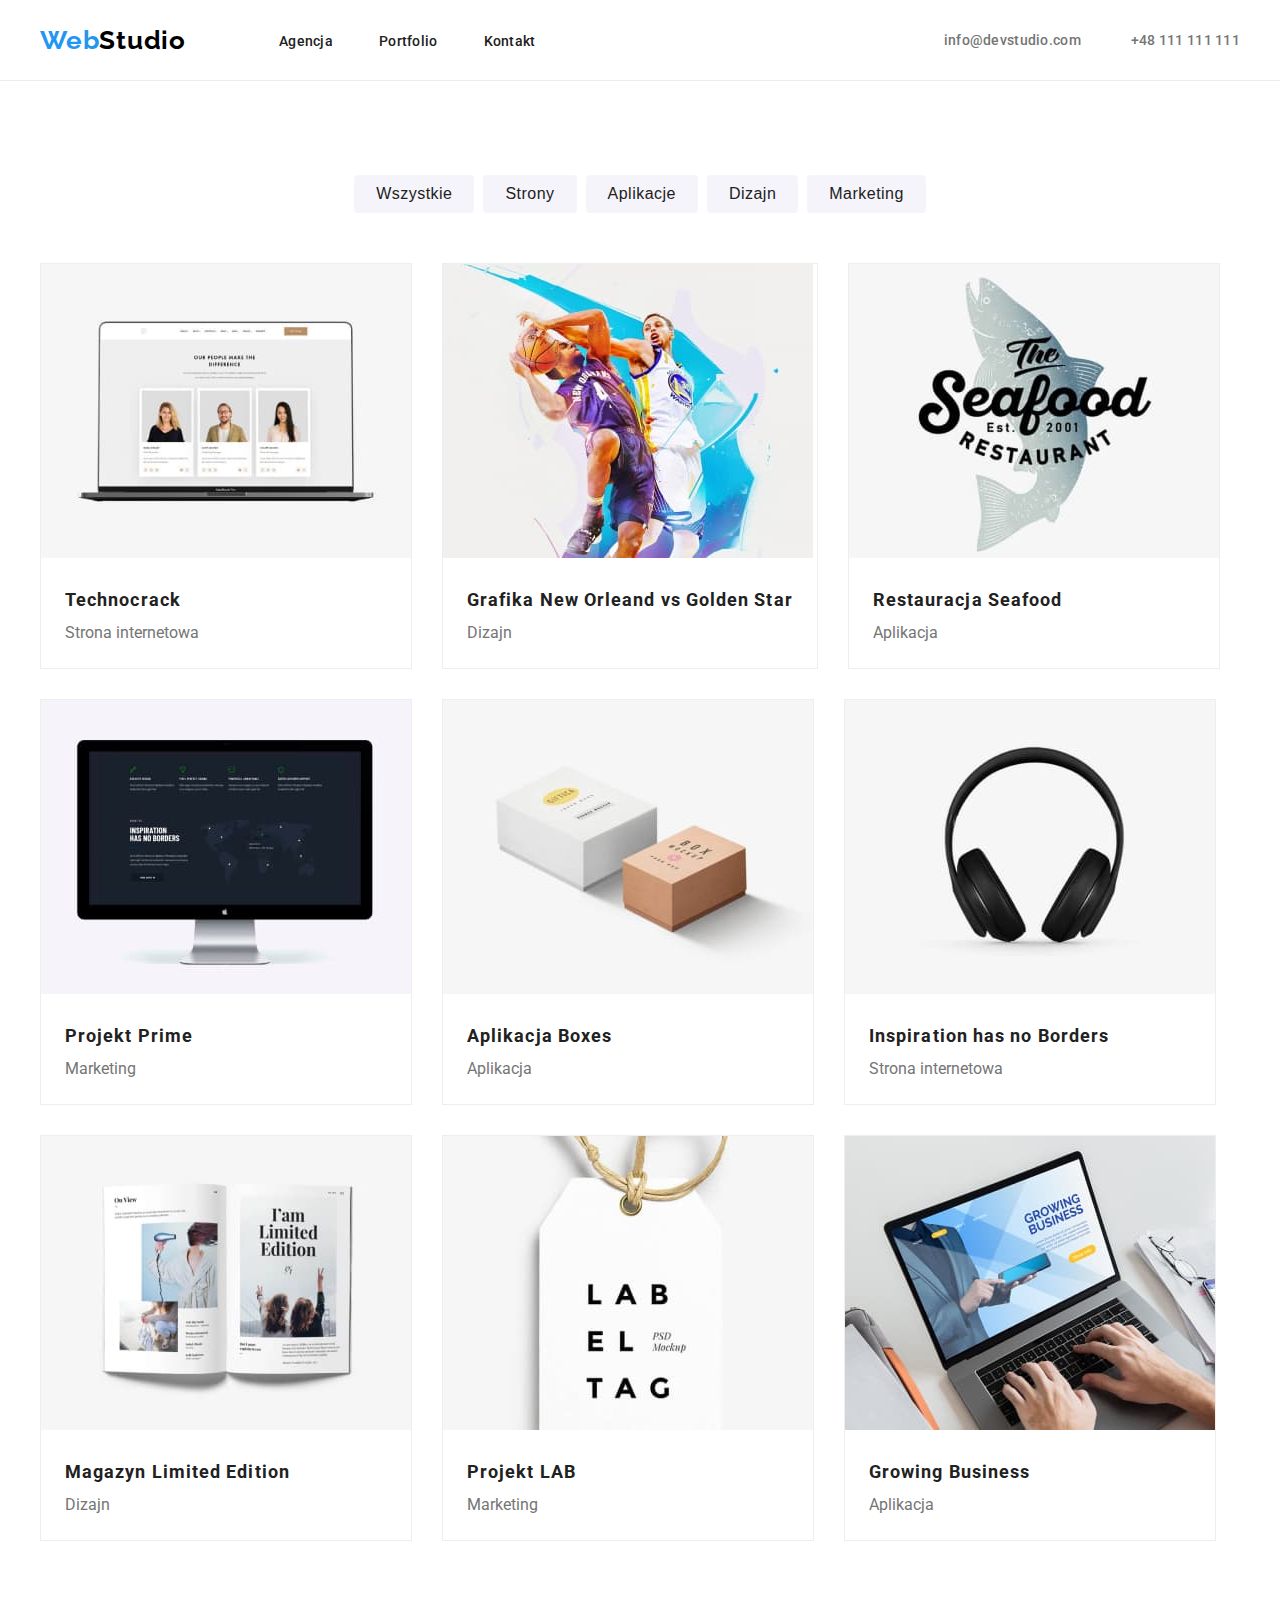
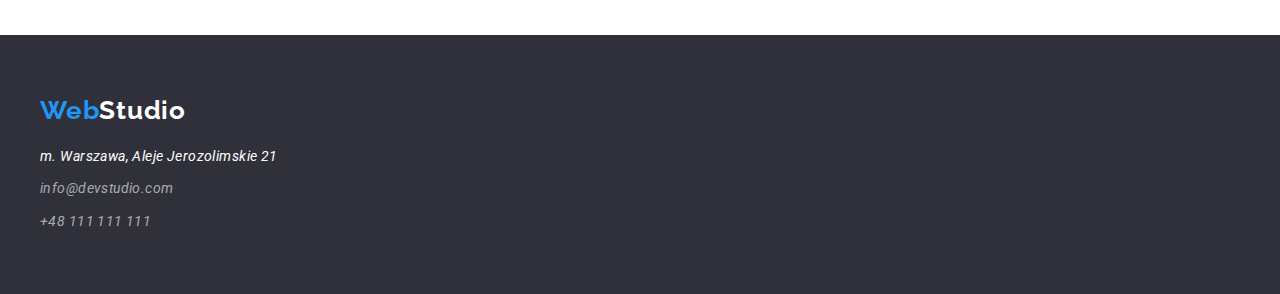
==== portfolio.html @ 27cd3fc6 "clone repository hw-03" ====
<!DOCTYPE html>
<html lang="pl">
  <head>
    <meta charset="UTF-8" />
    <link rel="preconnect" href="https://fonts.googleapis.com" />
    <link rel="preconnect" href="https://fonts.gstatic.com" crossorigin />
    <link
      href="https://fonts.googleapis.com/css2?family=Raleway:wght@700&family=Roboto:wght@400;500;700;900&display=swap"
      rel="stylesheet"
    />
    <link
      rel="stylesheet"
      href="https://cdnjs.cloudflare.com/ajax/libs/modern-normalize/1.1.0/modern-normalize.min.css"
      integrity="sha512-wpPYUAdjBVSE4KJnH1VR1HeZfpl1ub8YT/NKx4PuQ5NmX2tKuGu6U/JRp5y+Y8XG2tV+wKQpNHVUX03MfMFn9Q=="
      crossorigin="anonymous"
      referrerpolicy="no-referrer"
    />
    <link href="css/style.css" rel="stylesheet" />
    <title>Portfolio</title>
  </head>

  <body class="page-content">
    <!-- HEADER -->
    <header>
      <div class="header">
        <div class="container header-flex">
          <!-- HEADER LOGO AND NAV -->
          <div class="header-flex-nav">
            <a href="index.html" class="logo"
              >Web<span class="logo-header">Studio</span></a
            >
            <nav>
              <div class="header-flex-links">
                <ul class="header-flex-links-list">
                  <li><a class="link" href="#">Agencja</a></li>
                  <li><a class="link" href="portfolio.html">Portfolio</a></li>
                  <li><a class="link" href="#">Kontakt</a></li>
                </ul>
              </div>
            </nav>
          </div>
          <!-- HEADER CONTACTS -->
          <div class="header-flex-contact">
            <a class="contact" href="mailto:info@devstudio.com"
              >info@devstudio.com</a
            >
            <a class="contact" href="tel:+48111111111">+48 111 111 111</a>
          </div>
        </div>
      </div>
    </header>

    <main>
      <!-- FILTER -->
      <div class="portfolio-content container">
        <section>
          <div class="filter-nav">
            <ul class="filter-nav-list">
              <li>
                <button class="filter-button" type="button">Wszystkie</button>
              </li>
              <li>
                <button class="filter-button" type="button">Strony</button>
              </li>
              <li>
                <button class="filter-button" type="button">Aplikacje</button>
              </li>
              <li>
                <button class="filter-button" type="button">Dizajn</button>
              </li>
              <li>
                <button class="filter-button" type="button">Marketing</button>
              </li>
            </ul>
          </div>

          <ul class="article-list">
            <li>
              <figure>
                <img
                  src="images/portfolio/img1.jpg"
                  alt="website model on laptop"
                  width="370"
                  height="294"
                />
                <figcaption>
                  <h3>Technocrack</h3>
                  <p>Strona internetowa</p>
                </figcaption>
              </figure>
            </li>
            <li>
              <figure>
                <img
                  src="images/portfolio/img2.jpg"
                  alt="two basketball players with ball"
                  width="370"
                  height="294"
                />
                <figcaption>
                  <h3>Grafika New Orleand vs Golden Star</h3>
                  <p>Dizajn</p>
                </figcaption>
              </figure>
            </li>
            <li>
              <figure>
                <img
                  src="images/portfolio/img3.jpg"
                  alt="logo Seafood restaurant with fish in it"
                  width="370"
                  height="294"
                />
                <figcaption>
                  <h3>Restauracja Seafood</h3>
                  <p>Aplikacja</p>
                </figcaption>
              </figure>
            </li>
            <li>
              <figure>
                <img
                  src="images/portfolio/img4.jpg"
                  alt="headphones"
                  width="370"
                  height="294"
                />
                <figcaption>
                  <h3>Projekt Prime</h3>
                  <p>Marketing</p>
                </figcaption>
              </figure>
            </li>
            <li>
              <figure>
                <img
                  src="images/portfolio/img5.jpg"
                  alt="white box and grey box"
                  width="370"
                  height="294"
                />
                <figcaption>
                  <h3>Aplikacja Boxes</h3>
                  <p>Aplikacja</p>
                </figcaption>
              </figure>
            </li>
            <li>
              <figure>
                <img
                  src="images/portfolio/img6.jpg"
                  alt="website model on iMac"
                  width="370"
                  height="294"
                />
                <figcaption>
                  <h3>Inspiration has no Borders</h3>
                  <p>Strona internetowa</p>
                </figcaption>
              </figure>
            </li>
            <li>
              <figure>
                <img
                  src="images/portfolio/img7.jpg"
                  alt="newspaper Limited Edition"
                  width="370"
                  height="294"
                />
                <figcaption>
                  <h3>Magazyn Limited Edition</h3>
                  <p>Dizajn</p>
                </figcaption>
              </figure>
            </li>
            <li>
              <figure>
                <img
                  src="images/portfolio/img8.jpg"
                  alt="tag of the project LAB"
                  width="370"
                  height="294"
                />
                <figcaption>
                  <h3>Projekt LAB</h3>
                  <p>Marketing</p>
                </figcaption>
              </figure>
            </li>
            <li>
              <figure>
                <img
                  src="images/portfolio/img9.jpg"
                  alt="website of aplication Growing Website on laptop"
                  width="370"
                  height="294"
                />
                <figcaption>
                  <h3>Growing Business</h3>
                  <p>Aplikacja</p>
                </figcaption>
              </figure>
            </li>
          </ul>
        </section>
      </div>
    </main>
    <!-- FOOTER -->
    <footer class="footer">
      <div class="footer-content container">
        <a href="index.html" class="footer-logo logo"
          >Web<span class="logo-footer">Studio</span></a
        >
        <address class="footer-adress">
          <a
            class="footer-adress-map"
            href="https://goo.gl/maps/CrqtKwabvaqcX1vF6"
            >m. Warszawa, Aleje Jerozolimskie 21</a
          >
          <a class="footer-adress-contact" href="mailto:info@devstudio.com"
            >info@devstudio.com</a
          >
          <a class="footer-adress-contact" href="tel:+48111111111"
            >+48 111 111 111</a
          >
        </address>
      </div>
    </footer>
  </body>
</html>
---- css/style.css ----
:root {
    --color-text: #757575;
    --color-logo: #2196F3;
    --color-background: #2F303A; 
    --color-grey21: #212121;
    --color-logohead: #000000;
    --color-whiteF5: #F5F4FA;
    --color-white: #FFFFFF;
    --color-footcontct: rgba(255%,255%,255%,60%);


}
* {
    margin: 0;
    padding: 0;
}
ul {
    list-style-type: none;
}
.container {
    width: 1200px;
    margin: 0 auto;
    padding-left: 15px;
    padding-right: 15px;

}
.section {
    padding-top: 94px;
    padding-bottom: 94px;
}
.page-content {
    font-family: 'Roboto', sans-serif;
    color: var(--color-grey21);
}
/* HEADER */
.logo {
    color: var(--color-logo);
    font-family: 'Raleway', sans-serif;
    font-size: 26px;
    font-weight: bold;
    text-decoration: none;
    letter-spacing: 0.03em;
}
.logo-header {
    color: var(--color-logohead);
    font-family: 'Raleway', sans-serif;
    font-size: 26px;
    font-weight: bold;
}

.link {
    font-size: 14px;
    text-decoration: none;
    letter-spacing: 0.02em;
    color: var(--color-grey21);
    font-weight: 500;
}
.link:hover, .link:focus {
    color: var(--color-logo);
    cursor: pointer;
}
.contact {
    font-size: 14px;
    color: var(--color-text);
    text-decoration: none;
    letter-spacing: 0.02em;
    font-weight: 500;
    
}
.contact:hover, .contact:focus {
    color: var(--color-logo);
    cursor: pointer;
}
.header {
    border-bottom: 1px solid #ECECEC;
}
.header-flex {
    display: flex;
    justify-content: space-between;
    align-items:center;
    padding-top: 25px;
    padding-bottom: 25px;
}
.header-flex-nav {
    display: flex;
    align-items: center;
    gap: 93px;
}
.header-flex-links-list {
    display: flex;
    gap: 46px;
    
}
.header-flex-contact {
    display:flex;
    gap: 50px;
    
}

/* INDEX HERO */

.hero {
    background-color: var(--color-background);
    padding: 200px 452px 280px 452px;
    text-align: center;
    min-width: 1600px;
    display: flex;
    flex-direction: column;
}
.hero-header {
    font-size: 44px;
    line-height: 1.36;
    color: var(--color-white);
    font-weight: 900;
    letter-spacing: 0.06em;
    text-transform: uppercase;
    text-align: center;
    /* padding-top: 200px; */
    max-width: 696px;
    margin-bottom: 30px;
    
}
.hero-button {
    background-color: var(--color-logo);
    letter-spacing: 0.06em;
    font-weight: bold;
    border: none;
    border-radius: 4px;
    /* margin-bottom: 200px; */
    padding: 10px 41px 10px 42px;
    
}
.hero-button:hover {
    cursor: pointer;
}
.hero-button-content {
    font-size: 16px;
    letter-spacing: 0.06em;
    line-height: 1.87;
    color: var(--color-white)
}
/* INDEX EXAMPLE */
.example-list {
    display: flex;
    gap: 30px;
}
.example-header {
    font-size: 14px;
    font-weight: bold;
    letter-spacing: 0.03em;
    margin-bottom: 10px;
}
.example-content {
    font-size: 14px;
    line-height: 1.7;
    letter-spacing: 0.03em;
    color: var(--color-text);
}
/* INDEX WHAT WE DO */
.what-we {
   padding-top: 0px;
}
.what-we-do-list {
    display: flex;
    justify-content: center;
    gap: 30px;
}
.what-we-do-title {
    text-align: center;
    margin-bottom: 50px;
    font-size: 36px;
    font-weight: bold;
}
/* INDEX TEAM */
.team {
    padding-top: 94px;
    padding-bottom: 94px;
}
.team-color {
    background-color: var(--color-whiteF5);
    
}
.team-title {
    font-size: 36px;
    font-weight: bold;
    text-align: center;
    letter-spacing: 0.03em;
    /* padding-top: 94px; */
    margin-bottom: 50px;

}
.team-name {
    font-size: 16px;
    font-weight: medium;
    letter-spacing: 0.03em;
    

}
.team-list {
    display: flex;
    gap: 30px;
    justify-content: center;
    /* padding-bottom: 94px; */
}
.team-item {
box-shadow: 0px 2px 1px 0px #00000033;
box-shadow: 0px 1px 1px 0px #00000024;
box-shadow: 0px 1px 3px 0px #0000001F;
border-radius: 0px 0px 4px 4px;
background: #FFFFFF;
}
.team-item-name {
    padding: 30px 99px 10px 99px;
}
.team-item-job {
    text-align: center;
    padding-bottom: 30px;
}
.team-job {
    color: var(--color-text);
    font-size: 16px;
    letter-spacing: 0.03em;
    
}

/* PORTFOLIO CONTENT */
figcaption h3 {
    font-size: 18px;
    line-height: 2;
    letter-spacing: 0.06em;
    font-weight: bold;
    color: var(--color-grey21);
}
figcaption p {
    font-size: 16px;
    line-height: 1.87;
    letter-spacing: 0.03;
    color: var(--color-text);
}
.article-list {
    display: flex;
    flex-wrap: wrap;
    gap: 30px;
}
.article-list figure {
    border: 1px solid #EEEEEE;
}
.article-list figcaption {
padding: 20px 24px;
}
.portfolio-content {
    padding: 94px 0;
}
/* PORTFOLIO FILTER BUTTONS */
.filter-button {
    font-size: 16px;
    font-weight: 500;
    line-height: 1.62;
    letter-spacing: 0.03em;
    background-color: var(--color-whiteF5);
    color: var(--color-grey21);
    border: none;
    border-radius: 4px;
    padding: 6px 22px;
    
}
.filter-button:hover {
    background-color: var(--color-logo);
    color: var(--color-white);
    cursor: pointer;
    box-shadow: 0px 3px 1px rgba(0, 0, 0, 0.1), 0px 1px 2px rgba(0, 0, 0, 0.08), 0px 2px 2px rgba(0, 0, 0, 0.12);
}
.filter-button:focus {
    background-color:var(--color-logo) ;
    color: var(--color-white);
    box-shadow: 0px 3px 1px rgba(0, 0, 0, 0.1), 0px 1px 2px rgba(0, 0, 0, 0.08), 0px 2px 2px rgba(0, 0, 0, 0.12);
}
.filter-nav-list {
    display: flex;
    gap: 9px;
    justify-content: center;
    margin-bottom: 50px;
}

/* FOOTER */
.footer {
    background-color: var(--color-background);
}
.footer-content {
    padding-top: 60px;
    padding-bottom: 60px;
}
.logo-footer {
    color: var(--color-white);
    font-family: 'Raleway', sans-serif;
    font-size: 26px;
    font-weight: bold;
}
.footer-adress {
    font-size: 14px;
    line-height: 1.7;
    color: var(--color-white);
    text-decoration: none;
    letter-spacing: 0.03em;
    display:flex;
    flex-direction: column;
    margin-top: 20px;
    gap: 9px;
}
.footer-adress-contact:hover, .footer-adress-contact:focus {
    color: var(--color-logo);
}
.footer-adress-contact {
    font-size: 14px;
    line-height: 1.7;
    color: var(--color-footcontct);
    text-decoration: none;
    letter-spacing: 0.03em;
}
.footer-adress-map:link, .footer-adress-map:visited {
    color: var(--color-white);
    text-decoration: none;
}
.footer-adress-map:hover {
    color: var(--color-logo);
}
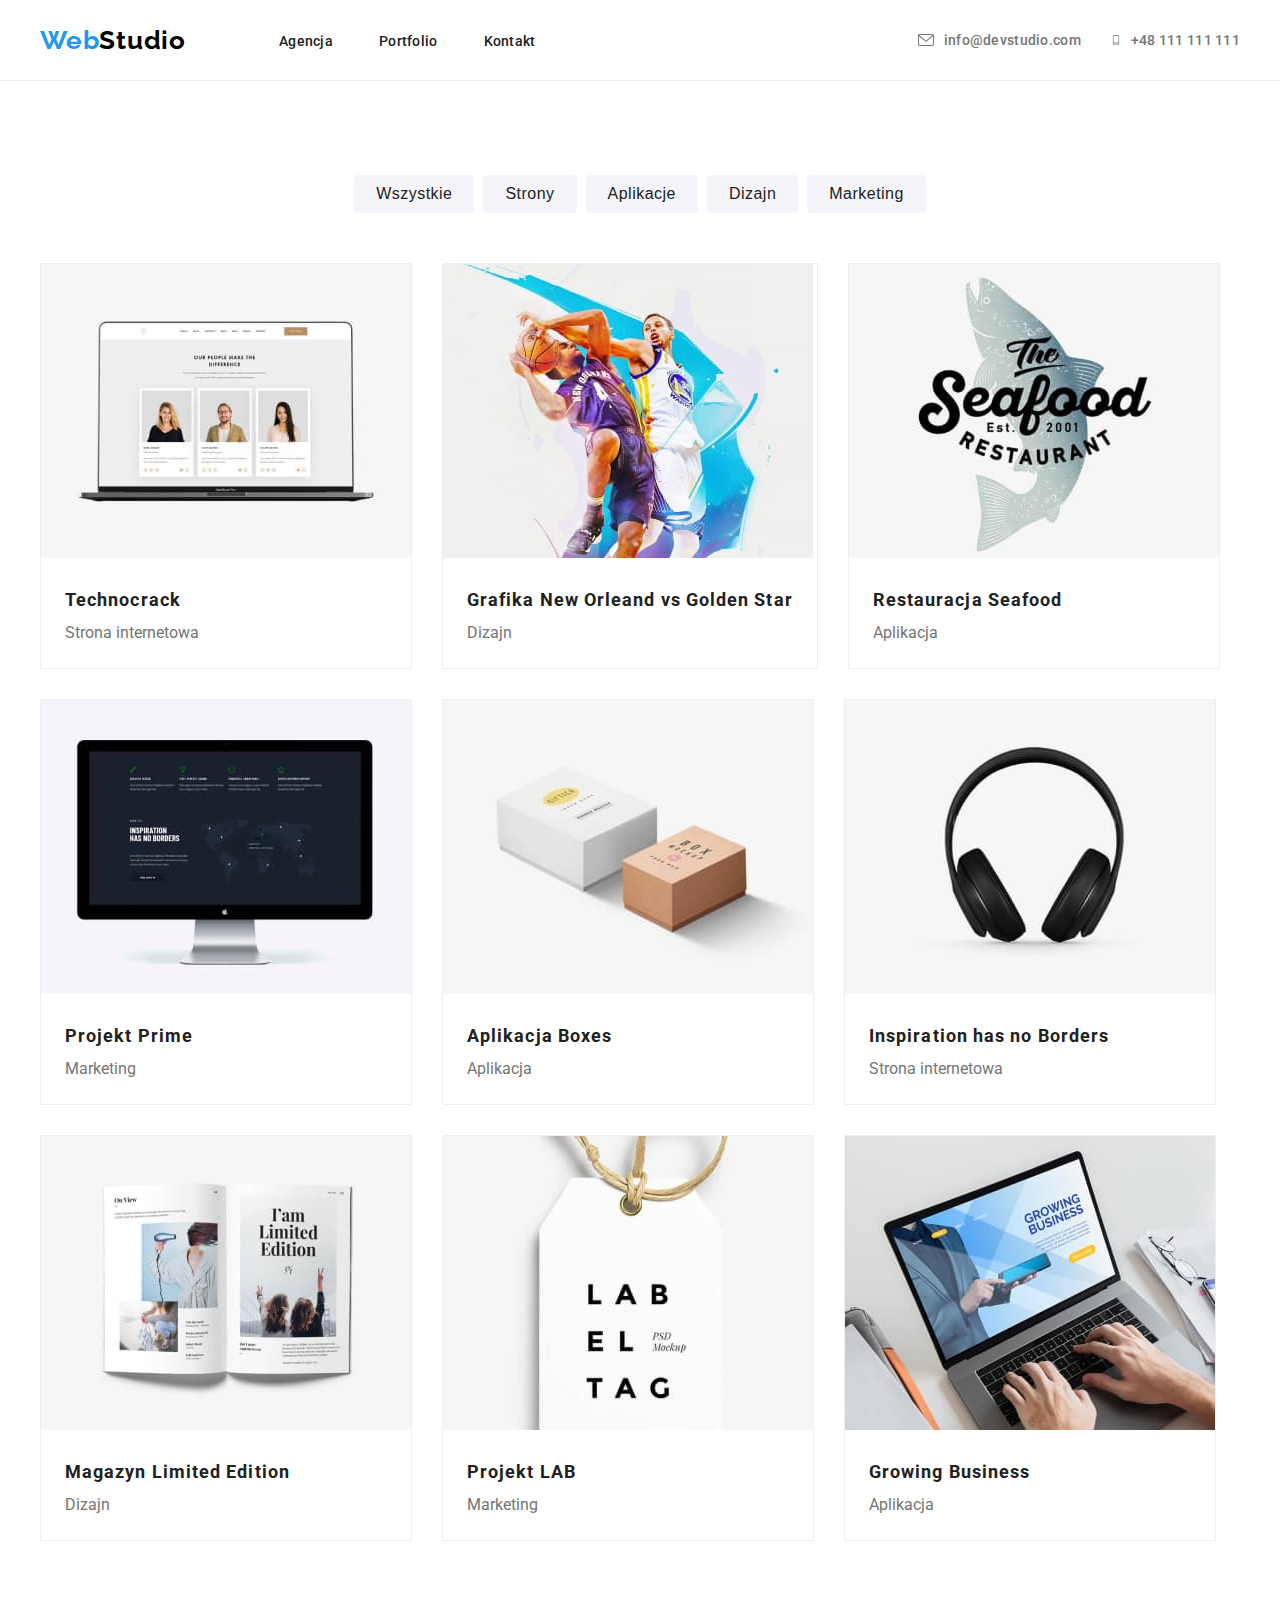
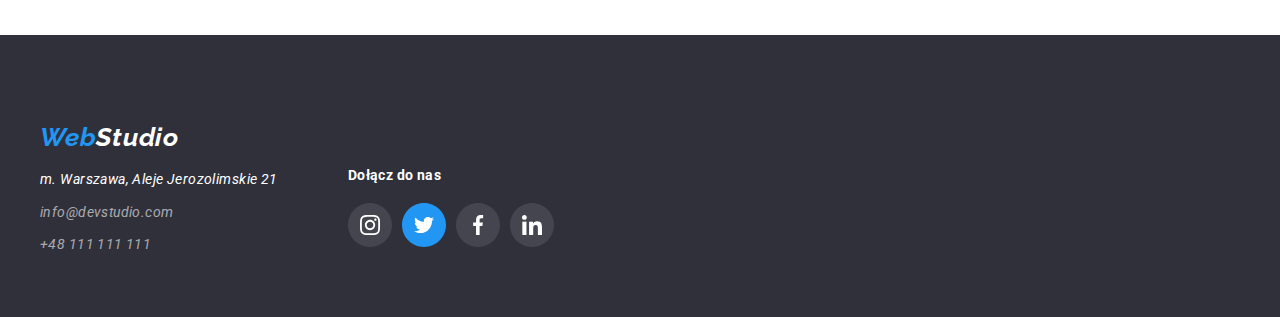
==== commit 06178b44: "update" ====
--- a/portfolio.html
+++ b/portfolio.html
@@ -41,15 +41,21 @@
           </div>
           <!-- HEADER CONTACTS -->
           <div class="header-flex-contact">
-            <a class="contact" href="mailto:info@devstudio.com"
+            <svg width="16" height="12" class="header-icon-envelope">
+              <use href="/images/icons/icons.svg#icon-envelope"></use>
+            </svg>
+            <a class="contact2" href="mailto:info@devstudio.com"
               >info@devstudio.com</a
             >
-            <a class="contact" href="tel:+48111111111">+48 111 111 111</a>
+
+            <svg width="20" height="20" class="header-icon-smartphone">
+              <use href="/images/icons/icons.svg#icon-smartphone"></use>
+            </svg>
+            <a class="contact1" href="tel:+48111111111">+48 111 111 111</a>
           </div>
         </div>
       </div>
     </header>
-
     <main>
       <!-- FILTER -->
       <div class="portfolio-content container">
@@ -75,7 +81,7 @@
           </div>
 
           <ul class="article-list">
-            <li>
+            <li class="article-project1">
               <figure>
                 <img
                   src="images/portfolio/img1.jpg"
@@ -89,7 +95,7 @@
                 </figcaption>
               </figure>
             </li>
-            <li>
+            <li class="article-project1">
               <figure>
                 <img
                   src="images/portfolio/img2.jpg"
@@ -103,7 +109,7 @@
                 </figcaption>
               </figure>
             </li>
-            <li>
+            <li class="article-project1">
               <figure>
                 <img
                   src="images/portfolio/img3.jpg"
@@ -117,7 +123,7 @@
                 </figcaption>
               </figure>
             </li>
-            <li>
+            <li class="article-project1">
               <figure>
                 <img
                   src="images/portfolio/img4.jpg"
@@ -131,7 +137,7 @@
                 </figcaption>
               </figure>
             </li>
-            <li>
+            <li class="article-project1">
               <figure>
                 <img
                   src="images/portfolio/img5.jpg"
@@ -145,7 +151,7 @@
                 </figcaption>
               </figure>
             </li>
-            <li>
+            <li class="article-project1">
               <figure>
                 <img
                   src="images/portfolio/img6.jpg"
@@ -159,7 +165,7 @@
                 </figcaption>
               </figure>
             </li>
-            <li>
+            <li class="article-project1">
               <figure>
                 <img
                   src="images/portfolio/img7.jpg"
@@ -173,7 +179,7 @@
                 </figcaption>
               </figure>
             </li>
-            <li>
+            <li class="article-project1">
               <figure>
                 <img
                   src="images/portfolio/img8.jpg"
@@ -187,7 +193,7 @@
                 </figcaption>
               </figure>
             </li>
-            <li>
+            <li class="article-project1">
               <figure>
                 <img
                   src="images/portfolio/img9.jpg"
@@ -208,10 +214,11 @@
     <!-- FOOTER -->
     <footer class="footer">
       <div class="footer-content container">
-        <a href="index.html" class="footer-logo logo"
-          >Web<span class="logo-footer">Studio</span></a
-        >
+        <!-- ADRESS -->
         <address class="footer-adress">
+          <a href="index.html" class="footer-logo logo"
+            >Web<span class="logo-footer">Studio</span></a
+          >
           <a
             class="footer-adress-map"
             href="https://goo.gl/maps/CrqtKwabvaqcX1vF6"
@@ -224,6 +231,34 @@
             >+48 111 111 111</a
           >
         </address>
+        <!-- SOCIAL LINKS -->
+        <div class="footer-social">
+          <h2 class="footer-social-title">Dołącz do nas</h2>
+          <div>
+            <ul class="footer-social-links">
+              <li class="footer-social-link">
+                <svg width="44" height="44" class="footer-social-link">
+                  <use href="/images/icons/icons.svg#icon-instagram"></use>
+                </svg>
+              </li>
+              <li>
+                <svg width="44" height="44" class="footer-social-link">
+                  <use href="/images/icons/icons.svg#icon-twitter"></use>
+                </svg>
+              </li>
+              <li>
+                <svg width="44" height="44" class="footer-social-link">
+                  <use href="/images/icons/icons.svg#icon-facebook"></use>
+                </svg>
+              </li>
+              <li>
+                <svg width="44" height="44" class="footer-social-link">
+                  <use href="/images/icons/icons.svg#icon-linkedin"></use>
+                </svg>
+              </li>
+            </ul>
+          </div>
+        </div>
       </div>
     </footer>
   </body>
--- a/css/style.css
+++ b/css/style.css
@@ -59,15 +59,27 @@
     color: var(--color-logo);
     cursor: pointer;
 }
-.contact {
+.contact1 {
     font-size: 14px;
     color: var(--color-text);
     text-decoration: none;
     letter-spacing: 0.02em;
     font-weight: 500;
-    
-}
-.contact:hover, .contact:focus {
+    margin-left: 10px;
+}
+.contact2 {
+    font-size: 14px;
+    color: var(--color-text);
+    text-decoration: none;
+    letter-spacing: 0.02em;
+    font-weight: 500;
+    margin-left: 10px;
+}
+.contact1:hover, .contact1:focus {
+    color: var(--color-logo);
+    cursor: pointer;
+}
+.contact2:hover, .contact2:focus {
     color: var(--color-logo);
     cursor: pointer;
 }
@@ -93,19 +105,44 @@
 }
 .header-flex-contact {
     display:flex;
-    gap: 50px;
-    
+    align-items: center;
+    
+}
+.header-icon-smartphone {
+    width: 10px;
+    height: 16px;
+    margin-left: 30px;
+    fill: var(--color-text);
+
+}
+.header-icon-smartphone:hover,
+.header-icon-smartphone:focus {
+    fill: var(--color-logo);
+}
+.header-icon-envelope {
+    width: 16px;
+    height: 12px;
+    fill: var(--color-text);
+}
+.header-icon-envelope:hover,
+.header-icon-envelope:focus {
+    fill: var(--color-logo);
 }
 
 /* INDEX HERO */
 
 .hero {
     background-color: var(--color-background);
-    padding: 200px 452px 280px 452px;
-    text-align: center;
-    min-width: 1600px;
+    background-image: url('/images/hero/hero-img.jpg'), url('/images/hero/overlay.png');
+    background-position: center;
+    background-repeat: no-repeat;
+    background-size: 1600px;
+    padding-top: 200px;
+    padding-bottom: 200px;
+    text-align: center;
     display: flex;
     flex-direction: column;
+    align-items: center;
 }
 .hero-header {
     font-size: 44px;
@@ -115,7 +152,6 @@
     letter-spacing: 0.06em;
     text-transform: uppercase;
     text-align: center;
-    /* padding-top: 200px; */
     max-width: 696px;
     margin-bottom: 30px;
     
@@ -155,6 +191,12 @@
     line-height: 1.7;
     letter-spacing: 0.03em;
     color: var(--color-text);
+}
+.example-item {
+    background-color:var(--color-whiteF5);
+    border-radius: 4px;
+    margin-bottom: 30px;
+    padding: 25px 100px;
 }
 /* INDEX WHAT WE DO */
 .what-we {
@@ -223,6 +265,33 @@
     
 }
 
+/* OUR CLIENTS */
+
+.our-clients-title {
+    margin-bottom: 50px;
+    text-align: center;
+    font-weight: 700;
+    font-size: 36px;
+    line-height: 42px;
+    letter-spacing: 0.03em;
+}
+.our-clients {
+    display: flex;
+    gap: 30px;
+}
+.client-logo {
+    fill:#AFB1B8;
+}
+.client-logo:hover, .client-logo:focus {
+    fill: var(--color-logo)
+}
+.client {
+    border: 1px solid #AFB1B8;
+    border-radius: 4px;
+}
+.client:hover, .client:focus {
+    border-color: var(--color-logo)
+}
 /* PORTFOLIO CONTENT */
 figcaption h3 {
     font-size: 18px;
@@ -244,12 +313,17 @@
 }
 .article-list figure {
     border: 1px solid #EEEEEE;
+    background: #FFFFFF;
 }
 .article-list figcaption {
 padding: 20px 24px;
 }
 .portfolio-content {
     padding: 94px 0;
+}
+.article-project1:hover, .article-project1:focus {
+    
+    box-shadow: 0px 1px 1px rgba(0, 0, 0, 0.12), 0px 4px 4px rgba(0, 0, 0, 0.06), 1px 4px 6px rgba(0, 0, 0, 0.16);
 }
 /* PORTFOLIO FILTER BUTTONS */
 .filter-button {
@@ -289,6 +363,7 @@
 .footer-content {
     padding-top: 60px;
     padding-bottom: 60px;
+    display: flex;
 }
 .logo-footer {
     color: var(--color-white);
@@ -323,4 +398,25 @@
 }
 .footer-adress-map:hover {
     color: var(--color-logo);
+}
+.footer-social {
+    margin-left: 70px;
+    margin-top: 72px;
+}
+.footer-social-links {
+    display: flex;
+    gap: 10px;
+}
+.footer-social-title {
+    padding-bottom: 20px;
+    font-weight: 700;
+    font-size: 14px;
+    letter-spacing: 0.03em;
+    color: var(--color-white)
+}
+.footer-logo {
+    margin-bottom: ;
+}
+.footer-social-link {
+
 }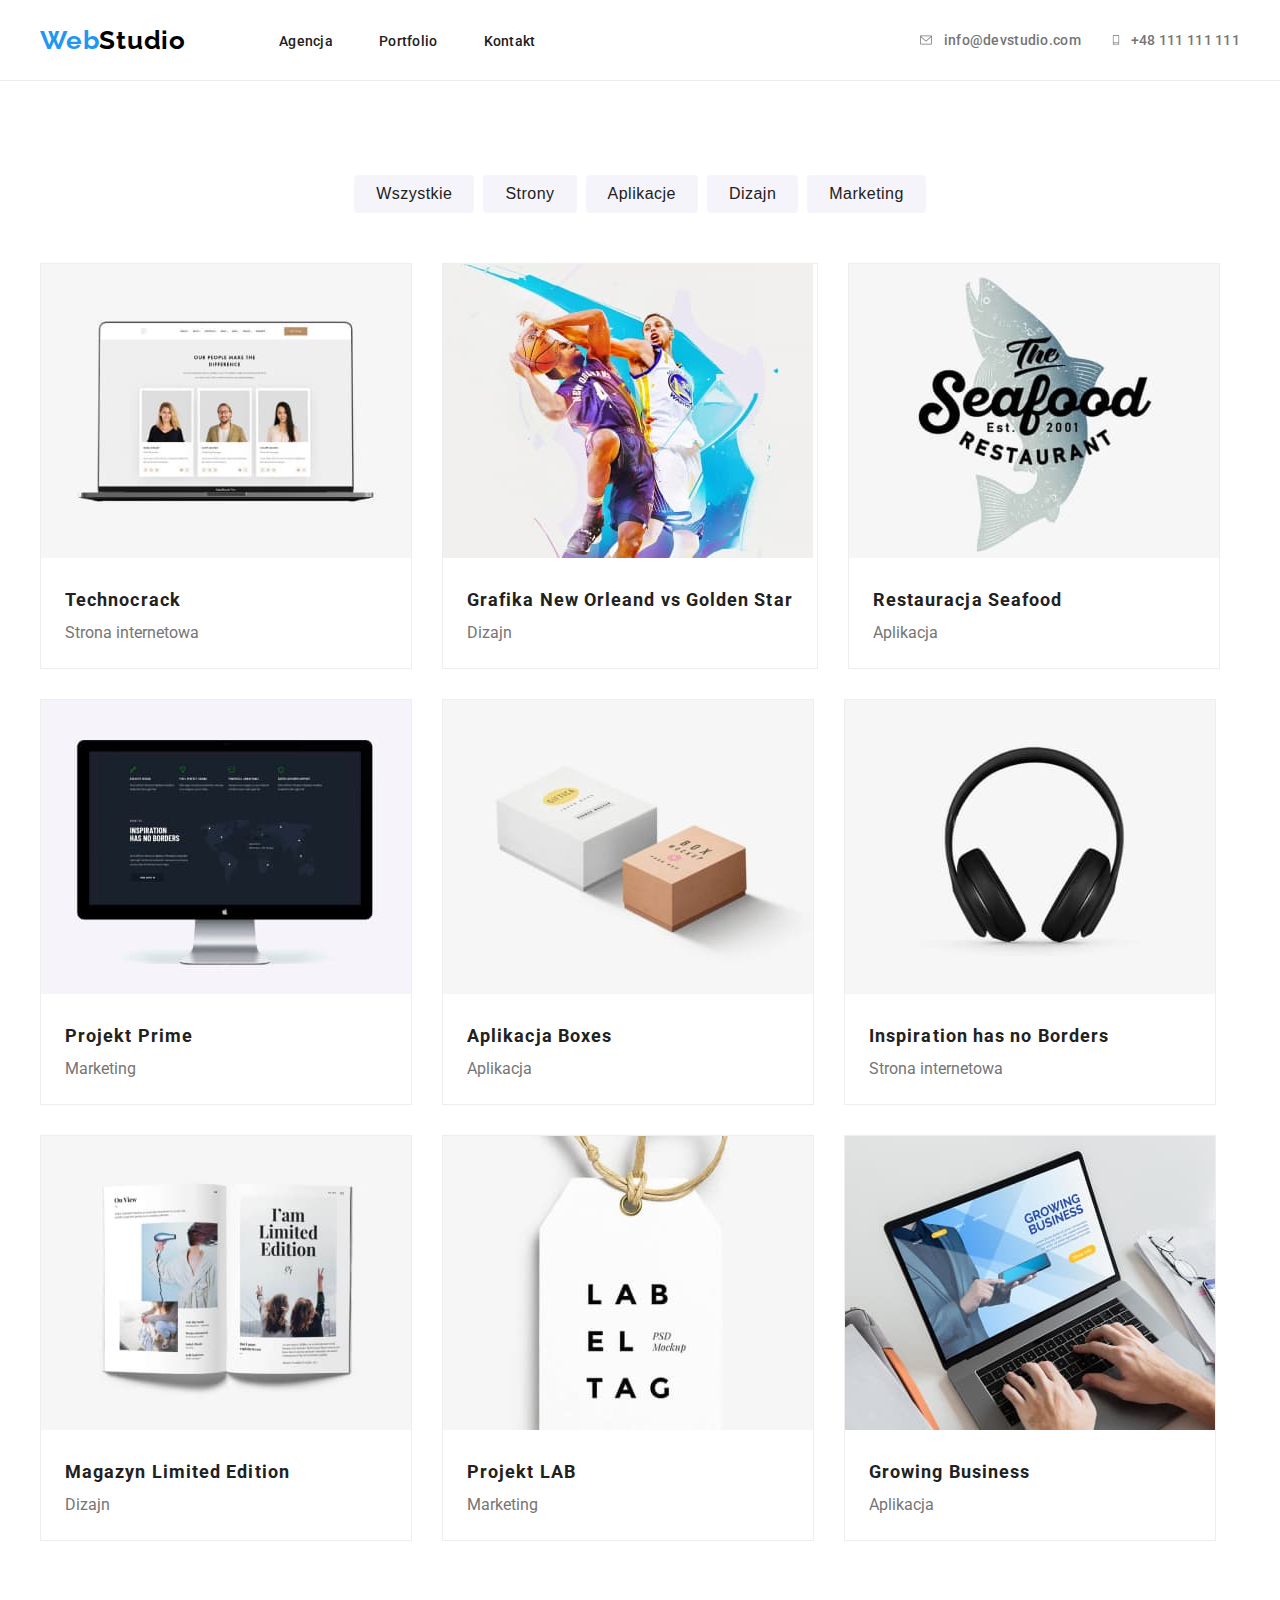
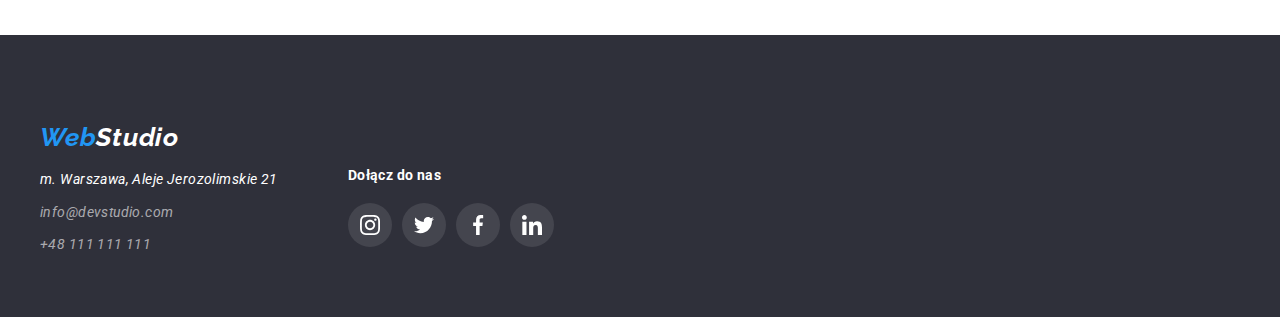
==== commit e8bdcdc5: "update" ====
--- a/portfolio.html
+++ b/portfolio.html
@@ -236,24 +236,44 @@
           <h2 class="footer-social-title">Dołącz do nas</h2>
           <div>
             <ul class="footer-social-links">
-              <li class="footer-social-link">
-                <svg width="44" height="44" class="footer-social-link">
-                  <use href="/images/icons/icons.svg#icon-instagram"></use>
-                </svg>
-              </li>
-              <li>
-                <svg width="44" height="44" class="footer-social-link">
-                  <use href="/images/icons/icons.svg#icon-twitter"></use>
-                </svg>
-              </li>
-              <li>
-                <svg width="44" height="44" class="footer-social-link">
-                  <use href="/images/icons/icons.svg#icon-facebook"></use>
-                </svg>
-              </li>
-              <li>
-                <svg width="44" height="44" class="footer-social-link">
-                  <use href="/images/icons/icons.svg#icon-linkedin"></use>
+              <li class="footer-social-list">
+                <svg width="44" height="44" class="footer-social-link">
+                  <use
+                    class="footer-social-link"
+                    href="./images/icons/icons.svg#icon-instagram"
+                    width="20"
+                    x="12"
+                  ></use>
+                </svg>
+              </li>
+              <li class="footer-social-list">
+                <svg width="44" height="44" class="footer-social-link">
+                  <use
+                    class="footer-social-link"
+                    href="./images/icons/icons.svg#icon-twitter"
+                    width="20"
+                    x="12"
+                  ></use>
+                </svg>
+              </li>
+              <li class="footer-social-list">
+                <svg width="44" height="44" class="footer-social-link">
+                  <use
+                    class="footer-social-link"
+                    href="./images/icons/icons.svg#icon-facebook"
+                    width="20"
+                    x="12"
+                  ></use>
+                </svg>
+              </li>
+              <li class="footer-social-list">
+                <svg width="44" height="44" class="footer-social-link">
+                  <use
+                    class="footer-social-link"
+                    href="./images/icons/icons.svg#icon-linkedin"
+                    width="20"
+                    x="12"
+                  ></use>
                 </svg>
               </li>
             </ul>
--- a/css/style.css
+++ b/css/style.css
@@ -7,8 +7,8 @@
     --color-whiteF5: #F5F4FA;
     --color-white: #FFFFFF;
     --color-footcontct: rgba(255%,255%,255%,60%);
-
-
+    --color-footsocial: rgba(255, 255, 255, 0.1);
+    --color-teamsocial: #AFB1B8;
 }
 * {
     margin: 0;
@@ -262,7 +262,36 @@
     color: var(--color-text);
     font-size: 16px;
     letter-spacing: 0.03em;
-    
+}
+.team-social-links {
+    display: flex;
+    gap: 10px;
+    margin-right: 32px;
+    margin-left: 32px;
+    margin-bottom: 30px;
+}
+.team-social-link {
+    fill: var(--color-teamsocial)
+}
+.team-social-links svg {
+    background-color:var(--color-white);
+    border-radius: 50%;
+}
+.team-social-list:hover .team-social-link {
+    fill: var(--color-white);
+    cursor: pointer;
+}
+.team-social-list:focus .team-social-link {
+    fill: var(--color-white);
+    cursor: pointer;
+}
+.team-social-list:hover svg {
+    background-color: var(--color-logo);
+    cursor: pointer;
+}
+.team-social-list:focus svg {
+    background-color: var(--color-logo);
+    cursor: pointer;
 }
 
 /* OUR CLIENTS */
@@ -281,16 +310,19 @@
 }
 .client-logo {
     fill:#AFB1B8;
+    
 }
 .client-logo:hover, .client-logo:focus {
-    fill: var(--color-logo)
+    fill: var(--color-logo);
+    cursor: pointer;
 }
 .client {
     border: 1px solid #AFB1B8;
     border-radius: 4px;
 }
 .client:hover, .client:focus {
-    border-color: var(--color-logo)
+    border-color: var(--color-logo);
+    cursor: pointer;
 }
 /* PORTFOLIO CONTENT */
 figcaption h3 {
@@ -324,6 +356,7 @@
 .article-project1:hover, .article-project1:focus {
     
     box-shadow: 0px 1px 1px rgba(0, 0, 0, 0.12), 0px 4px 4px rgba(0, 0, 0, 0.06), 1px 4px 6px rgba(0, 0, 0, 0.16);
+    cursor: pointer;
 }
 /* PORTFOLIO FILTER BUTTONS */
 .filter-button {
@@ -414,9 +447,13 @@
     letter-spacing: 0.03em;
     color: var(--color-white)
 }
-.footer-logo {
-    margin-bottom: ;
-}
 .footer-social-link {
-
-}+    border-radius: 50%;
+    fill: var(--color-white);
+    background-color: var(--color-footsocial)
+}
+.footer-social-list:hover .footer-social-link {
+    fill: var(--color-logo);
+    cursor: pointer;
+}
+
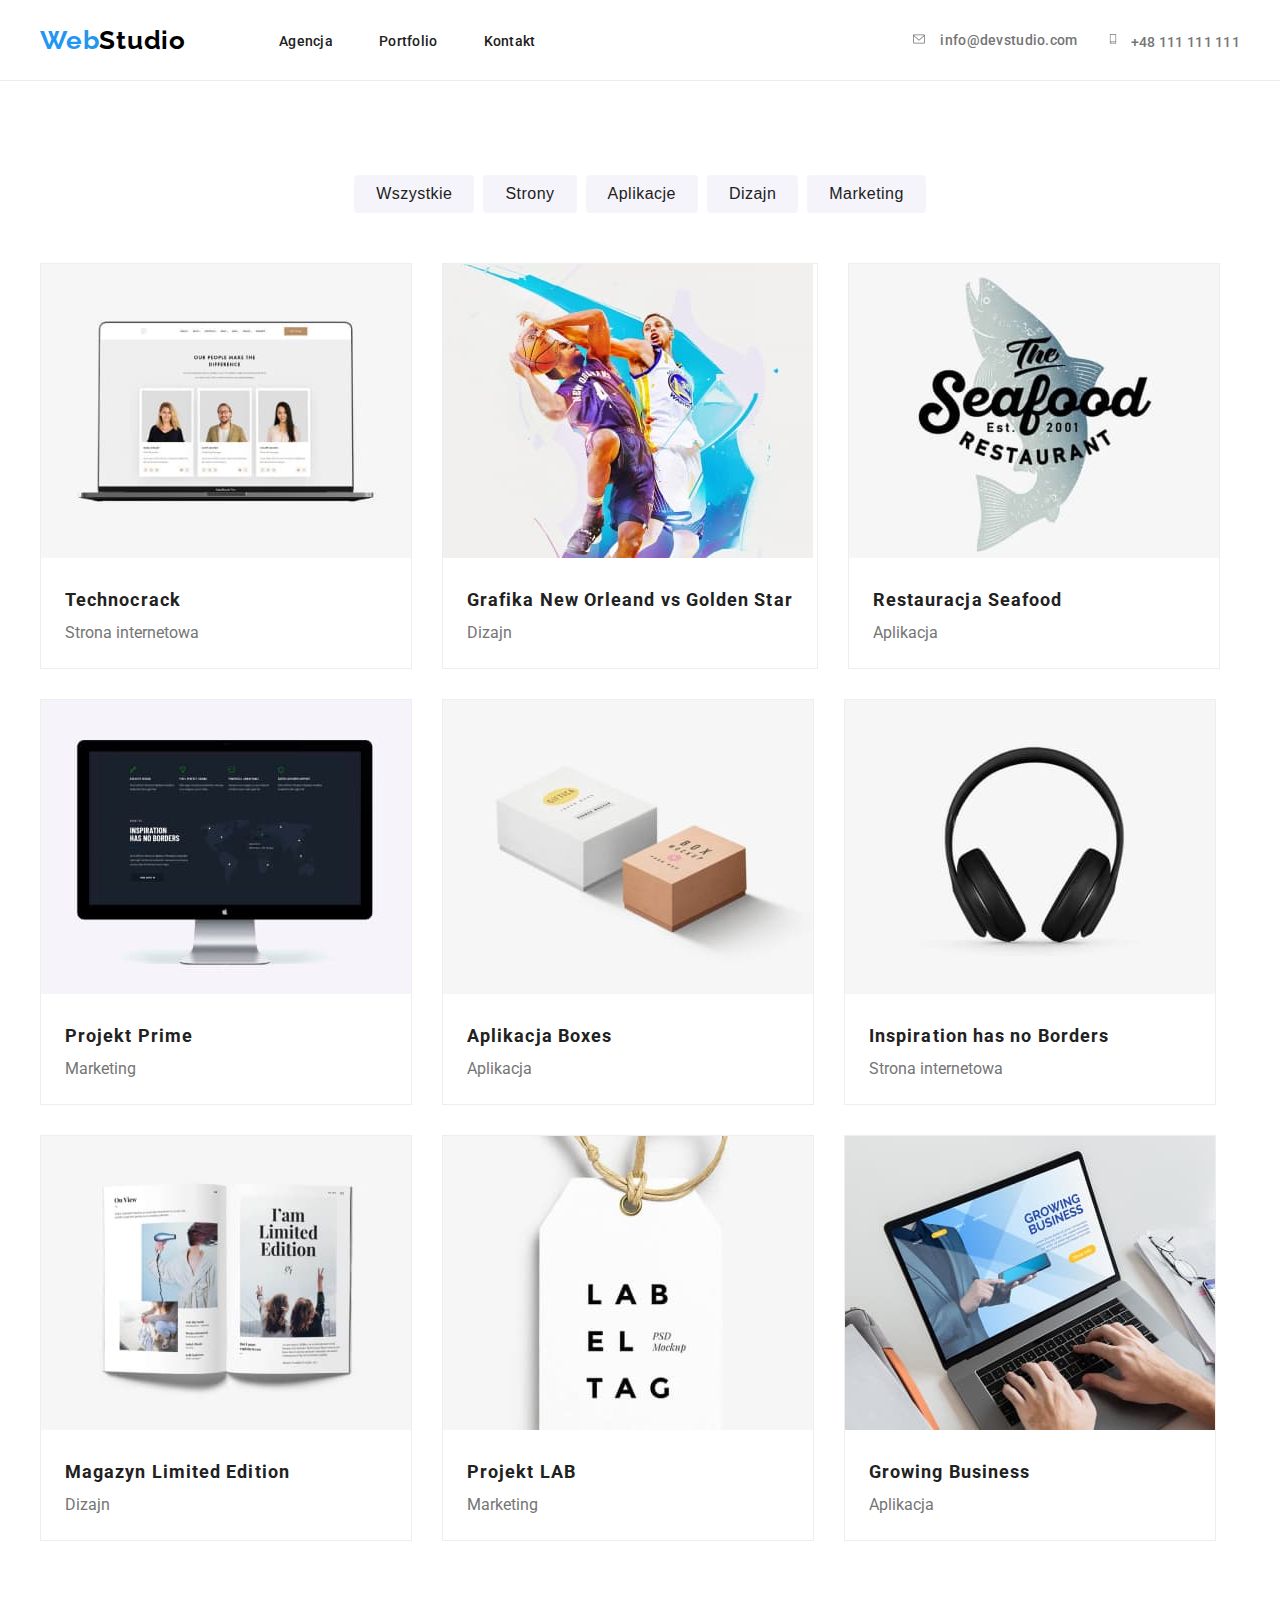
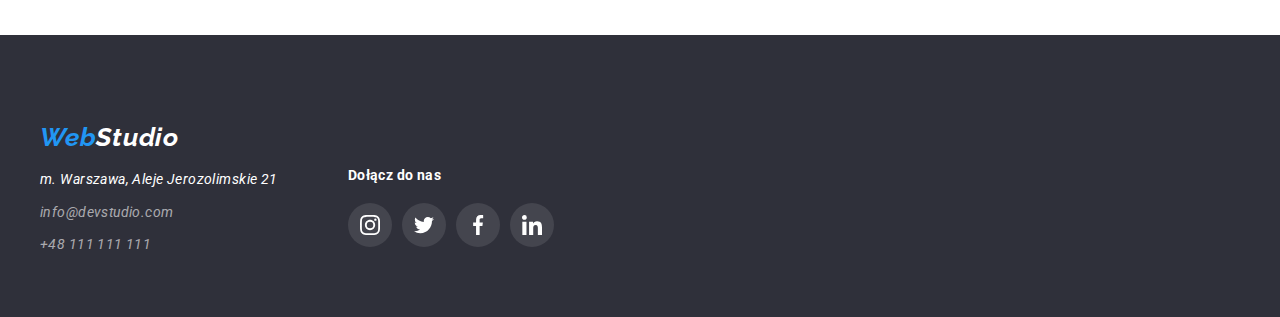
==== commit d35eb575: "Update portfolio.html" ====
--- a/portfolio.html
+++ b/portfolio.html
@@ -41,17 +41,27 @@
           </div>
           <!-- HEADER CONTACTS -->
           <div class="header-flex-contact">
-            <svg width="16" height="12" class="header-icon-envelope">
-              <use href="/images/icons/icons.svg#icon-envelope"></use>
-            </svg>
-            <a class="contact2" href="mailto:info@devstudio.com"
-              >info@devstudio.com</a
-            >
+            <a class="contact2" href="mailto:info@devstudio.com">
+              <svg width="16" height="12" class="header-icon-envelope">
+                <use
+                  width="16"
+                  height="12"
+                  href="./images/icons/icons.svg#icon-envelope"
+                ></use>
+              </svg>
+              info@devstudio.com
+            </a>
 
-            <svg width="20" height="20" class="header-icon-smartphone">
-              <use href="/images/icons/icons.svg#icon-smartphone"></use>
-            </svg>
-            <a class="contact1" href="tel:+48111111111">+48 111 111 111</a>
+            <a class="contact1" href="tel:+48111111111">
+              <svg width="10" height="16" class="header-icon-smartphone">
+                <use
+                  width="10"
+                  height="16"
+                  href="./images/icons/icons.svg#icon-smartphone"
+                ></use>
+              </svg>
+              +48 111 111 111
+            </a>
           </div>
         </div>
       </div>
@@ -84,7 +94,7 @@
             <li class="article-project1">
               <figure>
                 <img
-                  src="images/portfolio/img1.jpg"
+                  src="./images/portfolio/img1.jpg"
                   alt="website model on laptop"
                   width="370"
                   height="294"
@@ -98,7 +108,7 @@
             <li class="article-project1">
               <figure>
                 <img
-                  src="images/portfolio/img2.jpg"
+                  src="./images/portfolio/img2.jpg"
                   alt="two basketball players with ball"
                   width="370"
                   height="294"
@@ -112,7 +122,7 @@
             <li class="article-project1">
               <figure>
                 <img
-                  src="images/portfolio/img3.jpg"
+                  src="./images/portfolio/img3.jpg"
                   alt="logo Seafood restaurant with fish in it"
                   width="370"
                   height="294"
@@ -126,7 +136,7 @@
             <li class="article-project1">
               <figure>
                 <img
-                  src="images/portfolio/img4.jpg"
+                  src="./images/portfolio/img4.jpg"
                   alt="headphones"
                   width="370"
                   height="294"
@@ -140,7 +150,7 @@
             <li class="article-project1">
               <figure>
                 <img
-                  src="images/portfolio/img5.jpg"
+                  src="./images/portfolio/img5.jpg"
                   alt="white box and grey box"
                   width="370"
                   height="294"
@@ -154,7 +164,7 @@
             <li class="article-project1">
               <figure>
                 <img
-                  src="images/portfolio/img6.jpg"
+                  src="./images/portfolio/img6.jpg"
                   alt="website model on iMac"
                   width="370"
                   height="294"
@@ -168,7 +178,7 @@
             <li class="article-project1">
               <figure>
                 <img
-                  src="images/portfolio/img7.jpg"
+                  src="./images/portfolio/img7.jpg"
                   alt="newspaper Limited Edition"
                   width="370"
                   height="294"
@@ -182,7 +192,7 @@
             <li class="article-project1">
               <figure>
                 <img
-                  src="images/portfolio/img8.jpg"
+                  src="./images/portfolio/img8.jpg"
                   alt="tag of the project LAB"
                   width="370"
                   height="294"
@@ -196,7 +206,7 @@
             <li class="article-project1">
               <figure>
                 <img
-                  src="images/portfolio/img9.jpg"
+                  src="./images/portfolio/img9.jpg"
                   alt="website of aplication Growing Website on laptop"
                   width="370"
                   height="294"
--- a/css/style.css
+++ b/css/style.css
@@ -65,7 +65,6 @@
     text-decoration: none;
     letter-spacing: 0.02em;
     font-weight: 500;
-    margin-left: 10px;
 }
 .contact2 {
     font-size: 14px;
@@ -73,7 +72,22 @@
     text-decoration: none;
     letter-spacing: 0.02em;
     font-weight: 500;
-    margin-left: 10px;
+}
+.contact1 svg {
+    fill: var(--color-text);
+    margin-right: 10px;
+    margin-left: 30px;
+    padding: 0;
+}
+.contact2 svg {
+    fill: var(--color-text);
+    margin-right: 10px;
+}
+.contact1:hover svg {
+    fill: var(--color-logo);
+}
+.contact2:hover svg {
+    fill: var(--color-logo)
 }
 .contact1:hover, .contact1:focus {
     color: var(--color-logo);
@@ -101,39 +115,22 @@
 .header-flex-links-list {
     display: flex;
     gap: 46px;
-    
 }
 .header-flex-contact {
     display:flex;
     align-items: center;
-    
-}
-.header-icon-smartphone {
-    width: 10px;
-    height: 16px;
-    margin-left: 30px;
-    fill: var(--color-text);
-
-}
-.header-icon-smartphone:hover,
-.header-icon-smartphone:focus {
-    fill: var(--color-logo);
-}
-.header-icon-envelope {
-    width: 16px;
-    height: 12px;
-    fill: var(--color-text);
-}
-.header-icon-envelope:hover,
-.header-icon-envelope:focus {
-    fill: var(--color-logo);
 }
 
 /* INDEX HERO */
 
 .hero {
     background-color: var(--color-background);
-    background-image: url('/images/hero/hero-img.jpg'), url('/images/hero/overlay.png');
+    background-image: linear-gradient(
+            90deg,
+            rgba(47, 48, 58, 0.4) 0%,
+            rgba(47, 48, 58, 0.4) 0%
+        ),
+        url('../images/hero/hero-img.jpg');
     background-position: center;
     background-repeat: no-repeat;
     background-size: 1600px;
@@ -319,10 +316,12 @@
 .client {
     border: 1px solid #AFB1B8;
     border-radius: 4px;
+    padding: 16px 32px;
 }
 .client:hover, .client:focus {
     border-color: var(--color-logo);
     cursor: pointer;
+    
 }
 /* PORTFOLIO CONTENT */
 figcaption h3 {
@@ -453,7 +452,7 @@
     background-color: var(--color-footsocial)
 }
 .footer-social-list:hover .footer-social-link {
-    fill: var(--color-logo);
-    cursor: pointer;
-}
-
+    background-color: var(--color-logo);
+    cursor: pointer;
+}
+
